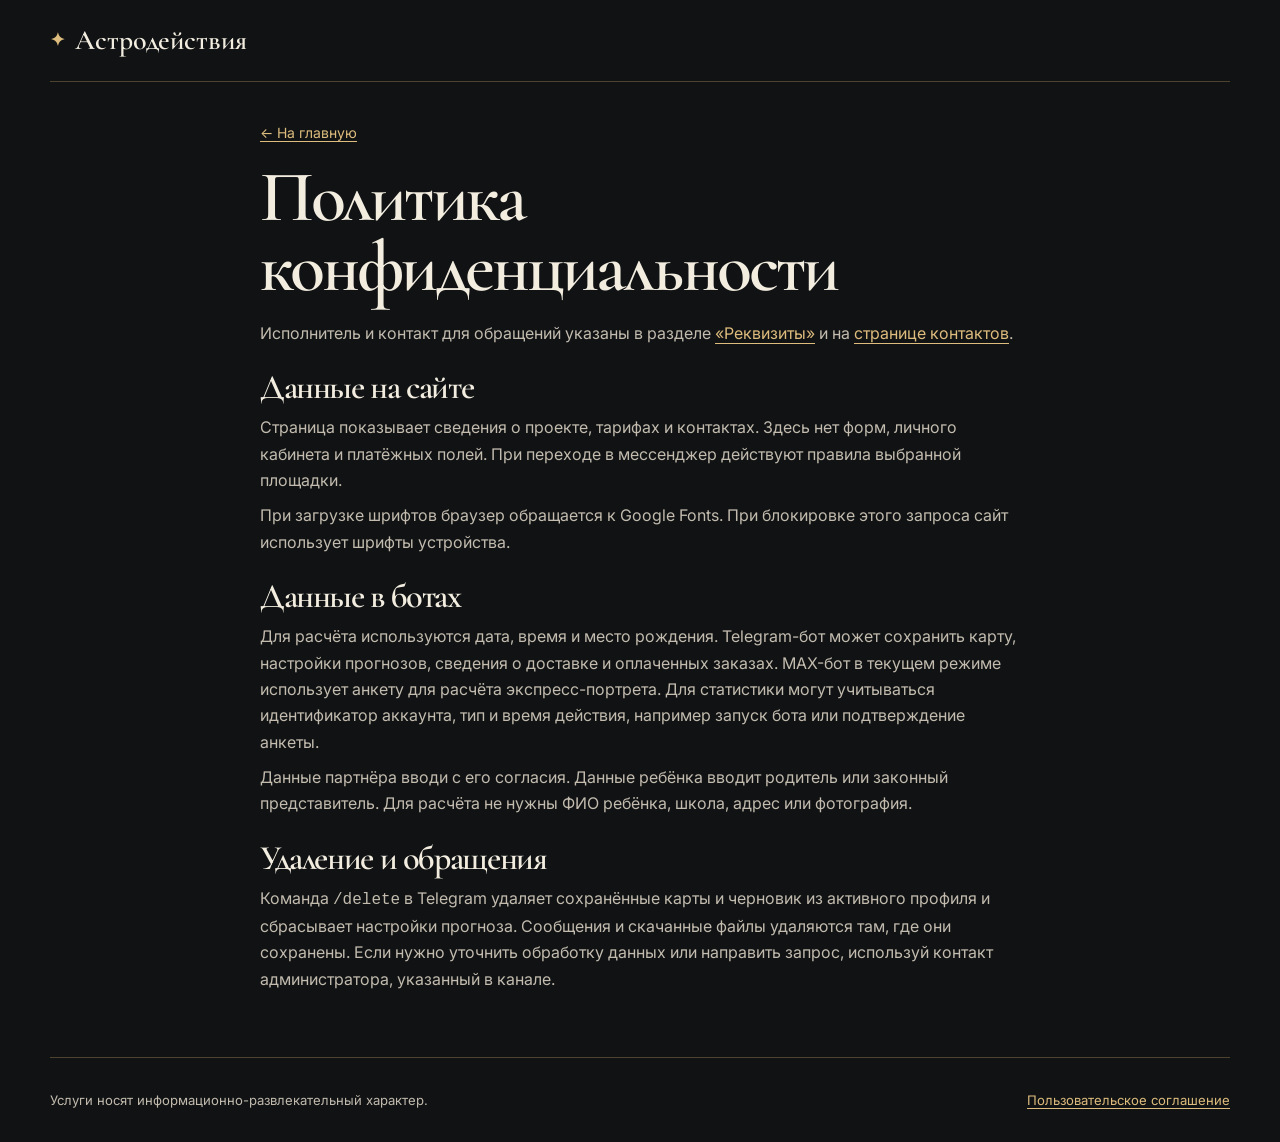
==== privacy.html @ f10ab74d "Add Astrodeystviya information site" ====
<!doctype html>
<html lang="ru">
<head>
  <meta charset="utf-8">
  <meta name="viewport" content="width=device-width, initial-scale=1">
  <meta name="theme-color" content="#101214">
  <title>Политика конфиденциальности · Астродействия</title>
  <link rel="stylesheet" href="style.css">
</head>
<body>
  <header class="header frame"><a class="brand" href="./"><span aria-hidden="true">✦</span> Астродействия</a></header>
  <main class="document frame">
    <a class="back" href="./">← На главную</a>
    <h1>Политика конфиденциальности</h1>
    <p>Исполнитель и контакт для обращений указаны в разделе <a href="./#provider">«Реквизиты»</a> и на <a href="./#contacts">странице контактов</a>.</p>
    <h2>Данные на сайте</h2>
    <p>Страница показывает сведения о проекте, тарифах и контактах. Здесь нет форм, личного кабинета и платёжных полей. При переходе в мессенджер действуют правила выбранной площадки.</p>
    <p>При загрузке шрифтов браузер обращается к Google Fonts. При блокировке этого запроса сайт использует шрифты устройства.</p>
    <h2>Данные в ботах</h2>
    <p>Для расчёта используются дата, время и место рождения. Telegram-бот может сохранить карту, настройки прогнозов, сведения о доставке и оплаченных заказах. MAX-бот в текущем режиме использует анкету для расчёта экспресс-портрета. Для статистики могут учитываться идентификатор аккаунта, тип и время действия, например запуск бота или подтверждение анкеты.</p>
    <p>Данные партнёра вводи с его согласия. Данные ребёнка вводит родитель или законный представитель. Для расчёта не нужны ФИО ребёнка, школа, адрес или фотография.</p>
    <h2>Удаление и обращения</h2>
    <p>Команда <code>/delete</code> в Telegram удаляет сохранённые карты и черновик из активного профиля и сбрасывает настройки прогноза. Сообщения и скачанные файлы удаляются там, где они сохранены. Если нужно уточнить обработку данных или направить запрос, используй контакт администратора, указанный в канале.</p>
  </main>
  <footer class="footer frame"><p>Услуги носят информационно-развлекательный характер.</p><a href="terms.html">Пользовательское соглашение</a></footer>
</body>
</html>
---- style.css ----
@import url("https://fonts.googleapis.com/css2?family=Cormorant+Garamond:ital,wght@0,500;0,600;1,500&family=Inter:wght@400;500;600;700&display=swap");

:root {
  color-scheme: dark;
  --bg: #101214;
  --panel: #17191b;
  --ink: #f3ede0;
  --muted: #c2bbae;
  --gold: #ddbc7d;
  --line: #4e4331;
  --serif: "Cormorant Garamond", Georgia, serif;
  --sans: Inter, system-ui, sans-serif;
}

* { box-sizing: border-box; }
html { scroll-behavior: smooth; }
body { margin: 0; background: var(--bg); color: var(--ink); font: 1rem/1.65 var(--sans); }
a { color: var(--gold); text-underline-offset: .22em; }
a:focus-visible { outline: 2px solid var(--gold); outline-offset: 5px; }
p, h1, h2, h3 { margin: 0; }
img { display: block; width: 100%; height: auto; }
.frame { width: min(1180px, 100% - 96px); margin-inline: auto; }
.skip { position: absolute; z-index: 2; top: 10px; left: 10px; padding: 10px; background: var(--panel); transform: translateY(-160%); }
.skip:focus { transform: none; }
.header, .footer { display: flex; align-items: center; justify-content: space-between; gap: 1.5rem; }
.header { min-height: 82px; border-bottom: 1px solid var(--line); }
.brand { display: inline-flex; align-items: center; gap: .6rem; color: var(--ink); font-family: var(--serif); font-weight: 600; font-size: 1.75rem; text-decoration: none; }
.brand span { color: var(--gold); font-size: 1.1rem; }
.header nav, .footer nav { display: flex; flex-wrap: wrap; gap: .65rem 1.7rem; }
.header nav a { text-decoration: none; color: var(--muted); font-size: .875rem; }
.header nav a:hover, .footer a:hover { color: var(--ink); }
.hero { min-height: 494px; display: grid; grid-template-columns: 1.2fr 1fr; align-items: center; gap: 2rem; padding: 3rem 0; }
.hero h1 { font: 500 clamp(3.6rem, 7.2vw, 7rem)/.86 var(--serif); letter-spacing: -.055em; }
.hero h1 em { color: var(--gold); font-weight: 500; }
.hero p { max-width: 35rem; color: var(--muted); margin: 1.65rem 0 1.5rem; }
.hero-art { justify-self: center; width: min(100%, 390px); aspect-ratio: 1; padding: 12px; border: 1px solid var(--line); border-radius: 50%; background: radial-gradient(circle, #2a211a, #101214 72%); }
.hero-art img { border-radius: 50%; }
.button { display: inline-flex; min-height: 46px; align-items: center; justify-content: space-between; gap: .65rem; padding: .55rem .9rem; border: 1px solid var(--line); color: var(--ink); font-size: .875rem; font-weight: 700; text-decoration: none; }
.button:hover { border-color: var(--gold); }
.button span { color: var(--gold); }
.button.primary { background: var(--gold); color: #17130d; border-color: var(--gold); padding-inline: 1rem; }
.button.primary span { color: inherit; margin-left: 1.3rem; }
.button.primary:hover { background: #ecd2a1; }
.section { border-top: 1px solid var(--line); padding: 2.5rem 0 3.15rem; scroll-margin-top: 1.5rem; }
.section-head { display: flex; justify-content: space-between; align-items: baseline; flex-wrap: wrap; gap: .4rem 1rem; margin-bottom: 1.35rem; }
h2 { font: 600 clamp(2.1rem, 4vw, 3.35rem)/1 var(--serif); letter-spacing: -.04em; }
.section-head p, .detail p { color: var(--muted); }
.offers { display: grid; grid-template-columns: repeat(3, minmax(0, 1fr)); gap: .8rem; }
.offer { display: flex; flex-direction: column; padding: 1.25rem; background: var(--panel); border: 1px solid var(--line); }
.format { color: var(--gold); font-size: .8rem; }
.offer h3 { font: 600 1.9rem/1.05 var(--serif); margin: .6rem 0 .65rem; }
.offer > p:not(.format) { color: var(--muted); font-size: .875rem; }
.price { margin-top: auto; padding-top: 1.25rem; }
.price strong { display: block; font: 600 2.5rem/1 var(--serif); color: var(--gold); }
.price strong span { font-size: .65em; }
.price small { display: block; color: var(--ink); margin: .32rem 0 .55rem; }
.offer .note { margin-top: .25rem; }
.details { display: grid; grid-template-columns: 1fr 1fr; gap: 2rem; }
.detail { scroll-margin-top: 1.5rem; }
.detail > p { margin: .7rem 0 1rem; }
dl { margin: 0; }
dl > div { display: grid; grid-template-columns: 5rem 1fr; padding: .45rem 0; border-bottom: 1px solid var(--line); }
dt { color: var(--muted); }
dd { margin: 0; font-weight: 700; overflow-wrap: anywhere; }
.links { display: grid; grid-template-columns: repeat(2, minmax(0, 1fr)); gap: .45rem; }
.placeholder { color: var(--muted); }
.placeholder:hover { border-color: var(--line); }
.placeholder small { font-weight: 400; font-size: .75rem; }
.footer { min-height: 86px; padding-block: 1rem; border-top: 1px solid var(--line); color: var(--muted); font-size: .82rem; }
.document { max-width: 760px; padding-block: 2.3rem 3.5rem; overflow-wrap: anywhere; }
.document h1 { font: 600 clamp(2.7rem, 6vw, 4.5rem)/.97 var(--serif); margin: 1.1rem 0; letter-spacing: -.04em; }
.document h2 { font-size: 2.15rem; margin: 1.5rem 0 .6rem; }
.document p { color: var(--muted); margin-bottom: .55rem; }
.back { font-size: .875rem; }

@media (max-width: 860px) {
  .frame { width: min(100% - 48px, 1180px); }
  .hero { min-height: auto; }
  .hero h1 { font-size: clamp(3rem, 8.3vw, 5.2rem); }
  .offer { padding: .9rem; }
  .links { grid-template-columns: 1fr; }
}
@media (max-width: 610px) {
  .frame { width: calc(100% - 36px); }
  .header, .footer { align-items: flex-start; flex-direction: column; gap: .45rem; }
  .header { min-height: auto; padding: .65rem 0 .8rem; }
  .header nav { gap: .8rem 1rem; }
  .hero { grid-template-columns: 1fr; padding: 2rem 0; gap: 1.5rem; }
  .hero h1 { font-size: clamp(2.7rem, 12vw, 4.5rem); }
  .hero-art { width: min(74%, 245px); }
  .hero p { margin: 1rem 0; }
  .offers, .details { grid-template-columns: 1fr; }
  .offer { padding: 1.05rem; }
  .links { grid-template-columns: 1fr 1fr; }
  .placeholder small { display: none; }
  .section { padding-block: 1.75rem 2.2rem; }
}
@media (prefers-reduced-motion: reduce) { html { scroll-behavior: auto; } }
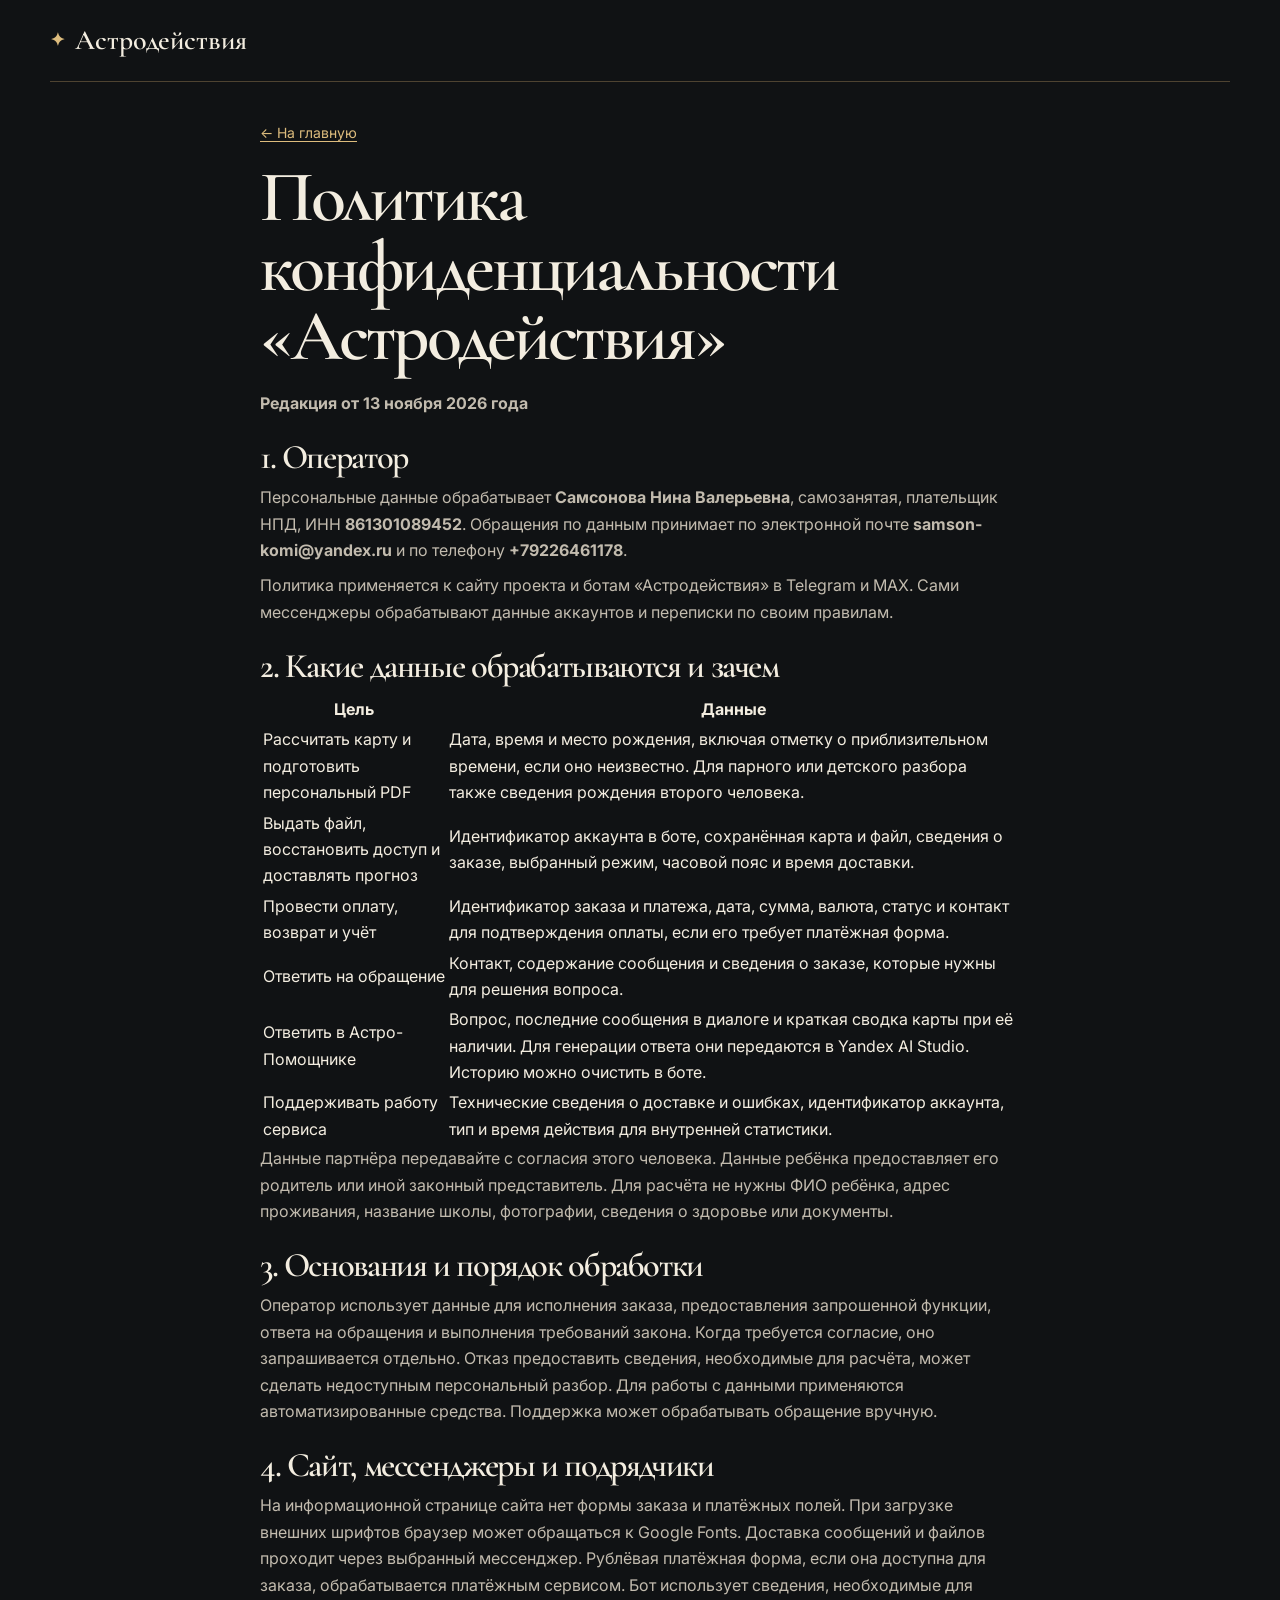
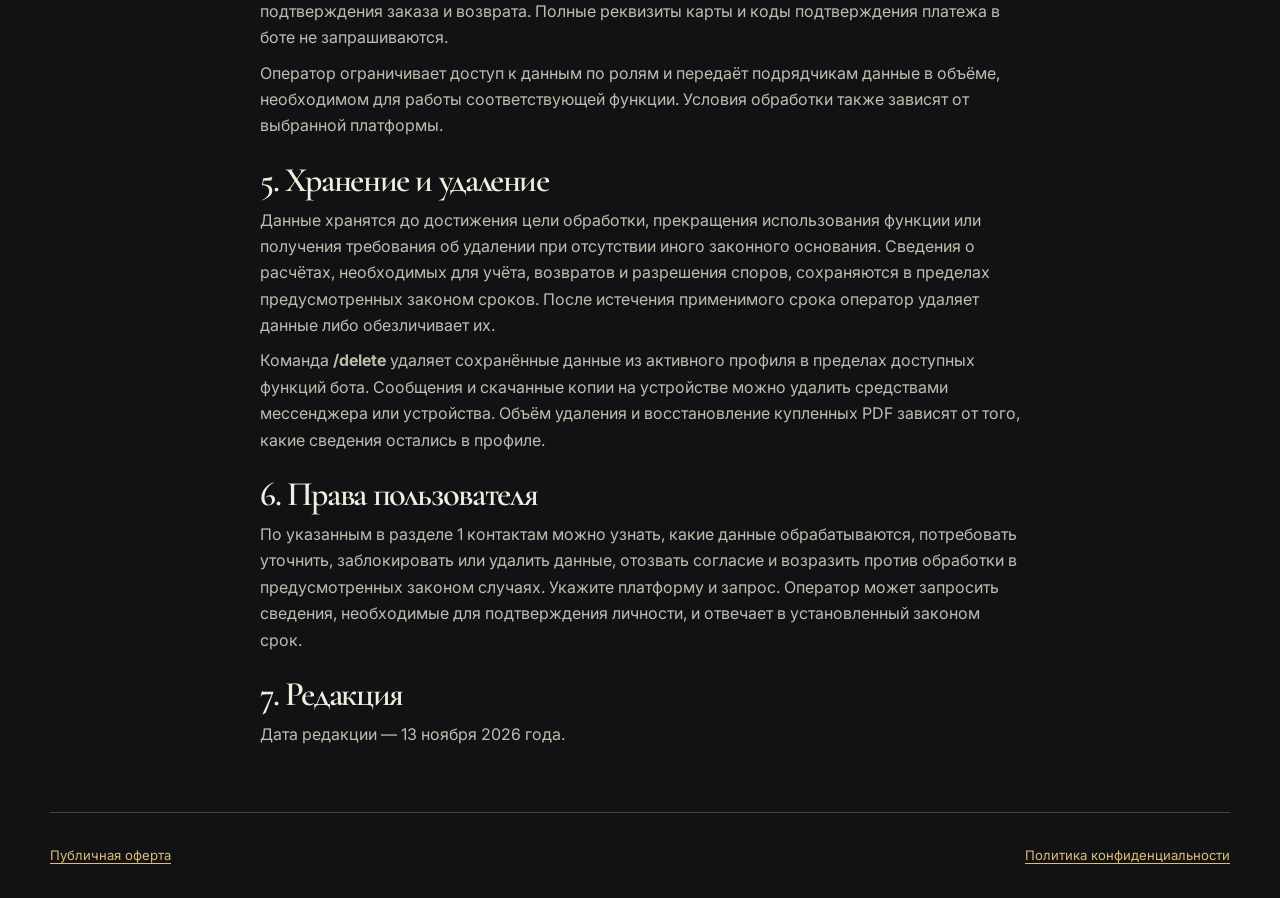
==== commit e88e934d: "Publish approved offer and privacy policy" ====
--- a/privacy.html
+++ b/privacy.html
@@ -4,24 +4,42 @@
   <meta charset="utf-8">
   <meta name="viewport" content="width=device-width, initial-scale=1">
   <meta name="theme-color" content="#101214">
-  <title>Политика конфиденциальности · Астродействия</title>
+  <title>Политика конфиденциальности «Астродействия»</title>
   <link rel="stylesheet" href="style.css">
 </head>
 <body>
   <header class="header frame"><a class="brand" href="./"><span aria-hidden="true">✦</span> Астродействия</a></header>
   <main class="document frame">
     <a class="back" href="./">← На главную</a>
-    <h1>Политика конфиденциальности</h1>
-    <p>Исполнитель и контакт для обращений указаны в разделе <a href="./#provider">«Реквизиты»</a> и на <a href="./#contacts">странице контактов</a>.</p>
-    <h2>Данные на сайте</h2>
-    <p>Страница показывает сведения о проекте, тарифах и контактах. Здесь нет форм, личного кабинета и платёжных полей. При переходе в мессенджер действуют правила выбранной площадки.</p>
-    <p>При загрузке шрифтов браузер обращается к Google Fonts. При блокировке этого запроса сайт использует шрифты устройства.</p>
-    <h2>Данные в ботах</h2>
-    <p>Для расчёта используются дата, время и место рождения. Telegram-бот может сохранить карту, настройки прогнозов, сведения о доставке и оплаченных заказах. MAX-бот в текущем режиме использует анкету для расчёта экспресс-портрета. Для статистики могут учитываться идентификатор аккаунта, тип и время действия, например запуск бота или подтверждение анкеты.</p>
-    <p>Данные партнёра вводи с его согласия. Данные ребёнка вводит родитель или законный представитель. Для расчёта не нужны ФИО ребёнка, школа, адрес или фотография.</p>
-    <h2>Удаление и обращения</h2>
-    <p>Команда <code>/delete</code> в Telegram удаляет сохранённые карты и черновик из активного профиля и сбрасывает настройки прогноза. Сообщения и скачанные файлы удаляются там, где они сохранены. Если нужно уточнить обработку данных или направить запрос, используй контакт администратора, указанный в канале.</p>
+    <h1>Политика конфиденциальности «Астродействия»</h1>
+    <p><strong>Редакция от 13 ноября 2026 года</strong></p>
+    <h2>1. Оператор</h2>
+    <p>Персональные данные обрабатывает <strong>Самсонова Нина Валерьевна</strong>, самозанятая, плательщик НПД, ИНН <strong>861301089452</strong>. Обращения по данным принимает по электронной почте <strong>samson-komi@yandex.ru</strong> и по телефону <strong>+79226461178</strong>.</p>
+    <p>Политика применяется к сайту проекта и ботам «Астродействия» в Telegram и MAX. Сами мессенджеры обрабатывают данные аккаунтов и переписки по своим правилам.</p>
+    <h2>2. Какие данные обрабатываются и зачем</h2>
+    <table>
+    <tr><th>Цель</th><th>Данные</th></tr>
+    <tr><td>Рассчитать карту и подготовить персональный PDF</td><td>Дата, время и место рождения, включая отметку о приблизительном времени, если оно неизвестно. Для парного или детского разбора также сведения рождения второго человека.</td></tr>
+    <tr><td>Выдать файл, восстановить доступ и доставлять прогноз</td><td>Идентификатор аккаунта в боте, сохранённая карта и файл, сведения о заказе, выбранный режим, часовой пояс и время доставки.</td></tr>
+    <tr><td>Провести оплату, возврат и учёт</td><td>Идентификатор заказа и платежа, дата, сумма, валюта, статус и контакт для подтверждения оплаты, если его требует платёжная форма.</td></tr>
+    <tr><td>Ответить на обращение</td><td>Контакт, содержание сообщения и сведения о заказе, которые нужны для решения вопроса.</td></tr>
+    <tr><td>Ответить в Астро-Помощнике</td><td>Вопрос, последние сообщения в диалоге и краткая сводка карты при её наличии. Для генерации ответа они передаются в Yandex AI Studio. Историю можно очистить в боте.</td></tr>
+    <tr><td>Поддерживать работу сервиса</td><td>Технические сведения о доставке и ошибках, идентификатор аккаунта, тип и время действия для внутренней статистики.</td></tr>
+    </table>
+    <p>Данные партнёра передавайте с согласия этого человека. Данные ребёнка предоставляет его родитель или иной законный представитель. Для расчёта не нужны ФИО ребёнка, адрес проживания, название школы, фотографии, сведения о здоровье или документы.</p>
+    <h2>3. Основания и порядок обработки</h2>
+    <p>Оператор использует данные для исполнения заказа, предоставления запрошенной функции, ответа на обращения и выполнения требований закона. Когда требуется согласие, оно запрашивается отдельно. Отказ предоставить сведения, необходимые для расчёта, может сделать недоступным персональный разбор. Для работы с данными применяются автоматизированные средства. Поддержка может обрабатывать обращение вручную.</p>
+    <h2>4. Сайт, мессенджеры и подрядчики</h2>
+    <p>На информационной странице сайта нет формы заказа и платёжных полей. При загрузке внешних шрифтов браузер может обращаться к Google Fonts. Доставка сообщений и файлов проходит через выбранный мессенджер. Рублёвая платёжная форма, если она доступна для заказа, обрабатывается платёжным сервисом. Бот использует сведения, необходимые для подтверждения заказа и возврата. Полные реквизиты карты и коды подтверждения платежа в боте не запрашиваются.</p>
+    <p>Оператор ограничивает доступ к данным по ролям и передаёт подрядчикам данные в объёме, необходимом для работы соответствующей функции. Условия обработки также зависят от выбранной платформы.</p>
+    <h2>5. Хранение и удаление</h2>
+    <p>Данные хранятся до достижения цели обработки, прекращения использования функции или получения требования об удалении при отсутствии иного законного основания. Сведения о расчётах, необходимых для учёта, возвратов и разрешения споров, сохраняются в пределах предусмотренных законом сроков. После истечения применимого срока оператор удаляет данные либо обезличивает их.</p>
+    <p>Команда <strong>/delete</strong> удаляет сохранённые данные из активного профиля в пределах доступных функций бота. Сообщения и скачанные копии на устройстве можно удалить средствами мессенджера или устройства. Объём удаления и восстановление купленных PDF зависят от того, какие сведения остались в профиле.</p>
+    <h2>6. Права пользователя</h2>
+    <p>По указанным в разделе 1 контактам можно узнать, какие данные обрабатываются, потребовать уточнить, заблокировать или удалить данные, отозвать согласие и возразить против обработки в предусмотренных законом случаях. Укажите платформу и запрос. Оператор может запросить сведения, необходимые для подтверждения личности, и отвечает в установленный законом срок.</p>
+    <h2>7. Редакция</h2>
+    <p>Дата редакции — 13 ноября 2026 года.</p>
   </main>
-  <footer class="footer frame"><p>Услуги носят информационно-развлекательный характер.</p><a href="terms.html">Пользовательское соглашение</a></footer>
+  <footer class="footer frame"><a href="offer.html">Публичная оферта</a><a href="privacy.html">Политика конфиденциальности</a></footer>
 </body>
 </html>
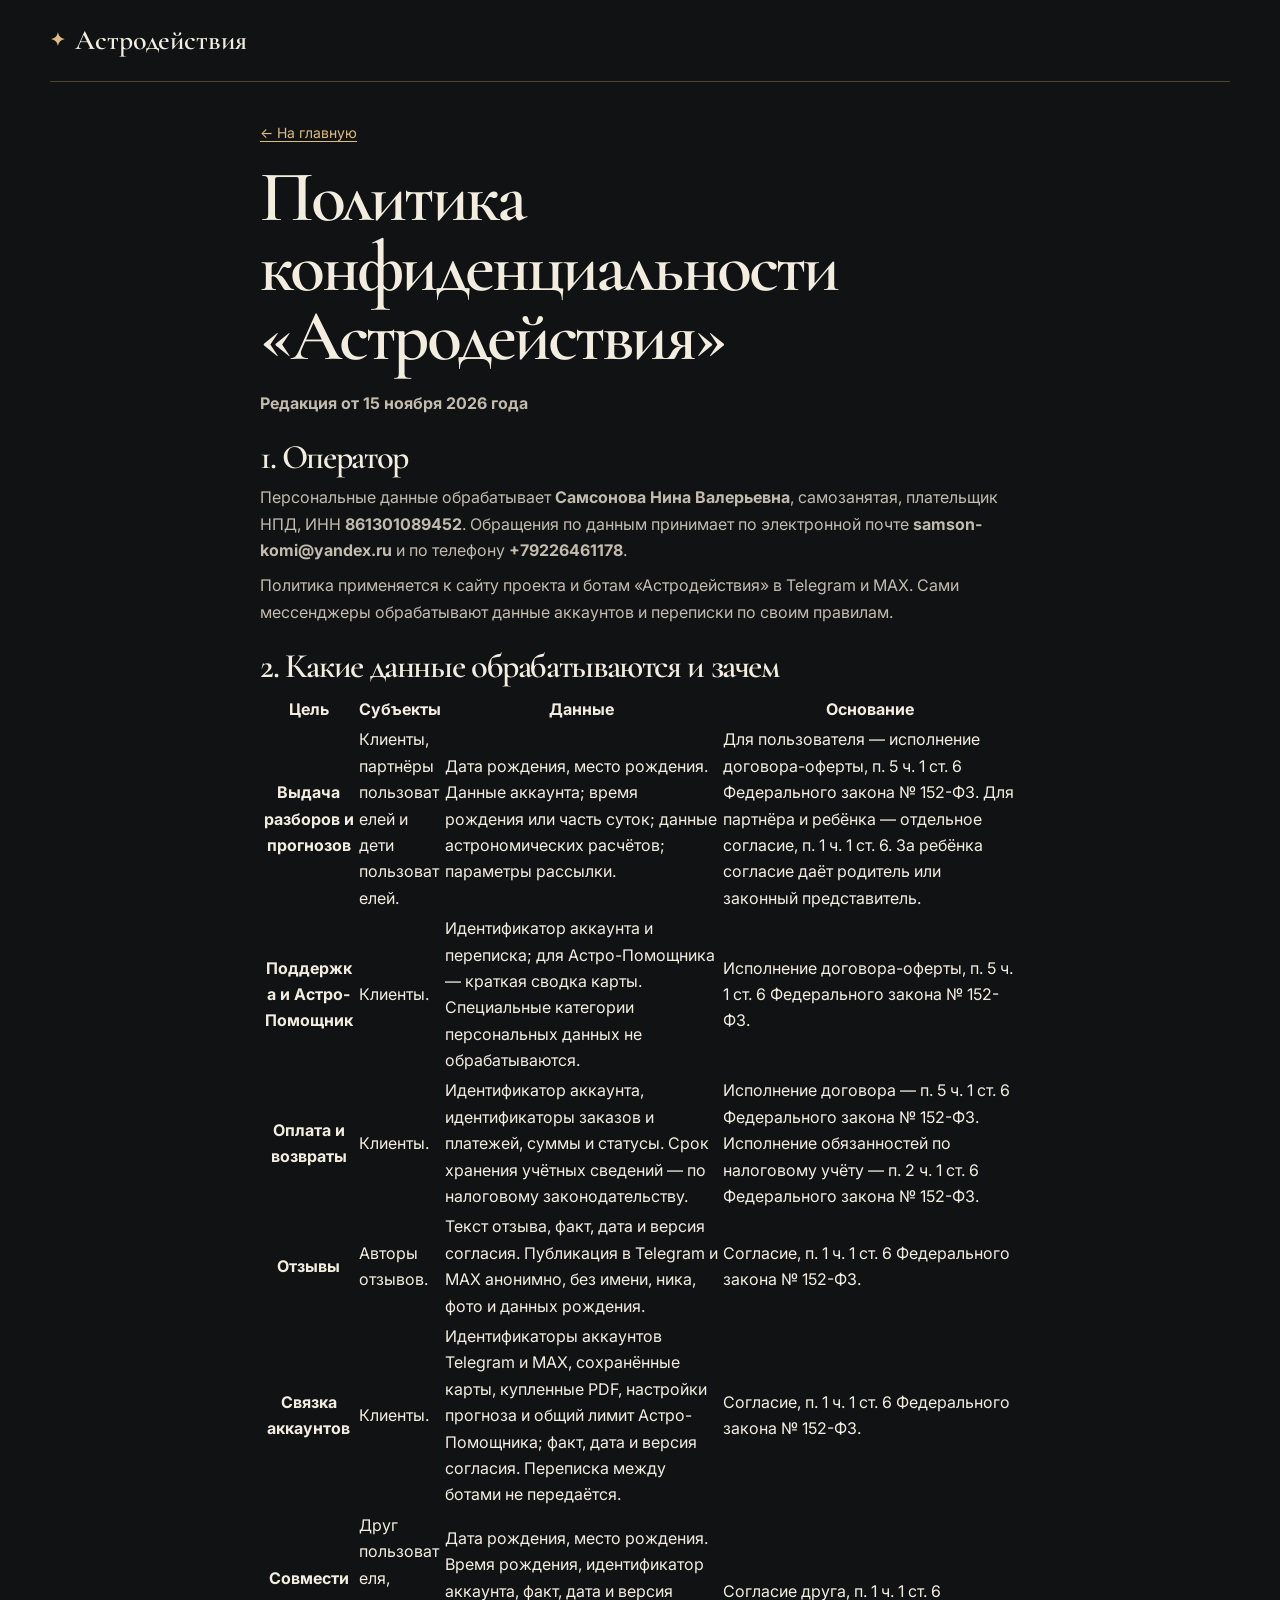
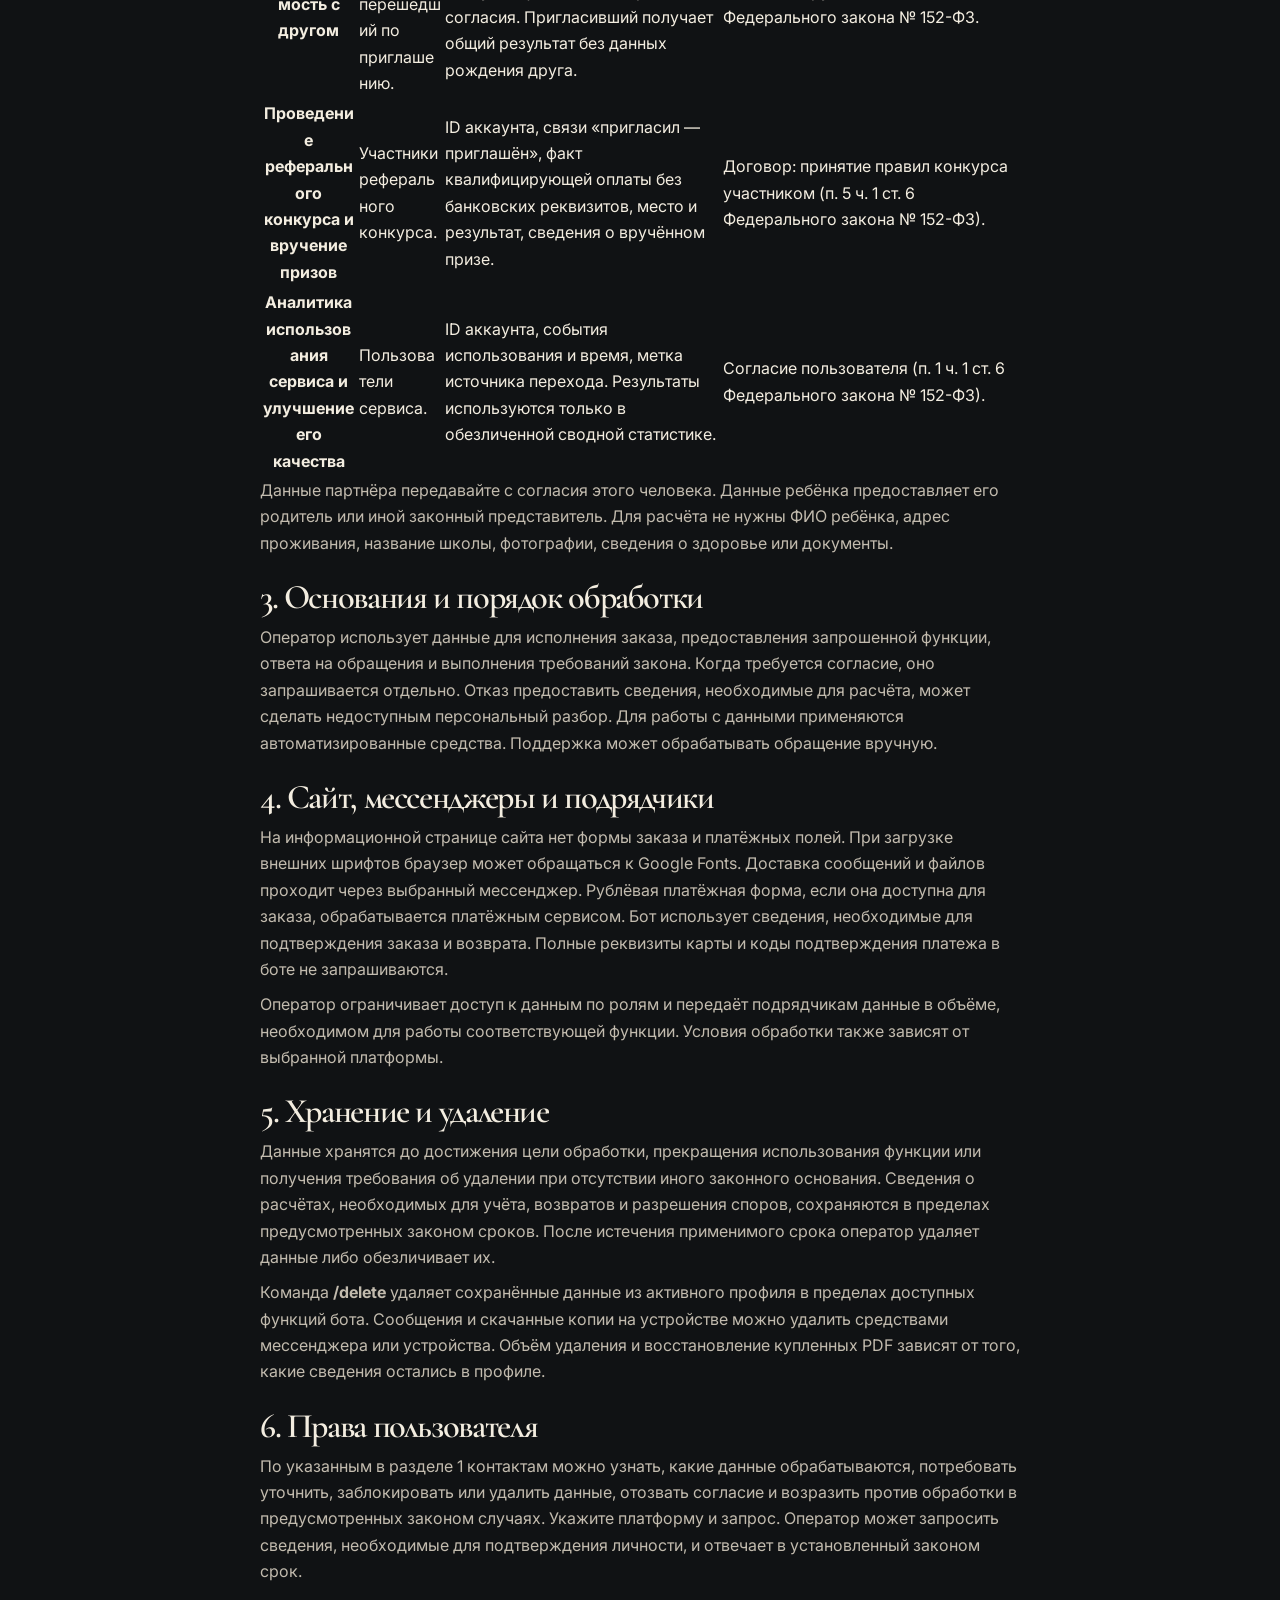
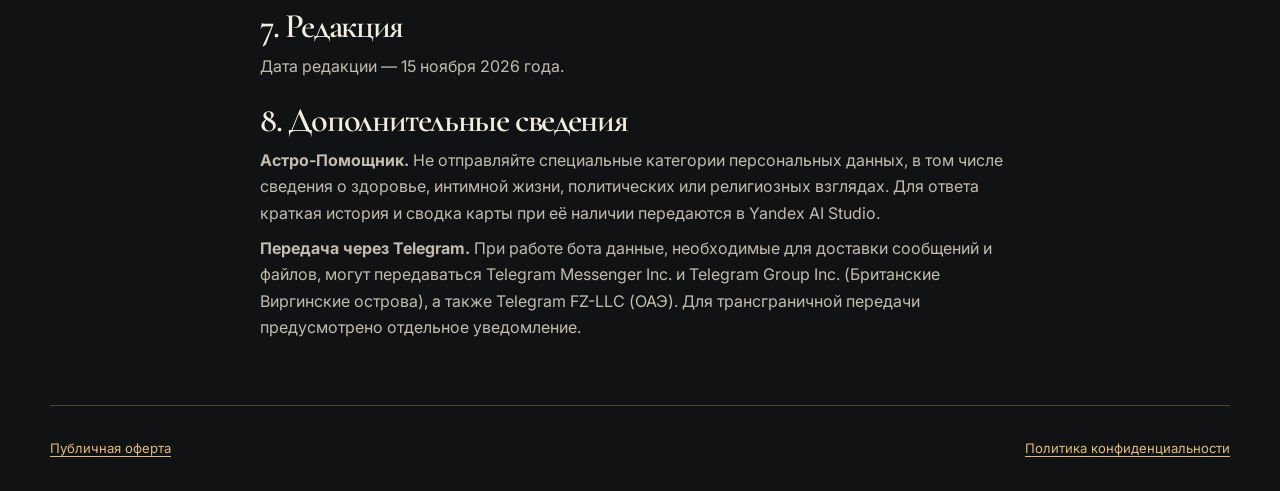
==== commit 99358377: "Publish exact approved policy; Yuri explicitly authorizes seller tax ID, phone and email in this rep" ====
--- a/privacy.html
+++ b/privacy.html
@@ -12,19 +12,23 @@
   <main class="document frame">
     <a class="back" href="./">← На главную</a>
     <h1>Политика конфиденциальности «Астродействия»</h1>
-    <p><strong>Редакция от 13 ноября 2026 года</strong></p>
+    <p><strong>Редакция от 15 ноября 2026 года</strong></p>
     <h2>1. Оператор</h2>
     <p>Персональные данные обрабатывает <strong>Самсонова Нина Валерьевна</strong>, самозанятая, плательщик НПД, ИНН <strong>861301089452</strong>. Обращения по данным принимает по электронной почте <strong>samson-komi@yandex.ru</strong> и по телефону <strong>+79226461178</strong>.</p>
     <p>Политика применяется к сайту проекта и ботам «Астродействия» в Telegram и MAX. Сами мессенджеры обрабатывают данные аккаунтов и переписки по своим правилам.</p>
     <h2>2. Какие данные обрабатываются и зачем</h2>
     <table>
-    <tr><th>Цель</th><th>Данные</th></tr>
-    <tr><td>Рассчитать карту и подготовить персональный PDF</td><td>Дата, время и место рождения, включая отметку о приблизительном времени, если оно неизвестно. Для парного или детского разбора также сведения рождения второго человека.</td></tr>
-    <tr><td>Выдать файл, восстановить доступ и доставлять прогноз</td><td>Идентификатор аккаунта в боте, сохранённая карта и файл, сведения о заказе, выбранный режим, часовой пояс и время доставки.</td></tr>
-    <tr><td>Провести оплату, возврат и учёт</td><td>Идентификатор заказа и платежа, дата, сумма, валюта, статус и контакт для подтверждения оплаты, если его требует платёжная форма.</td></tr>
-    <tr><td>Ответить на обращение</td><td>Контакт, содержание сообщения и сведения о заказе, которые нужны для решения вопроса.</td></tr>
-    <tr><td>Ответить в Астро-Помощнике</td><td>Вопрос, последние сообщения в диалоге и краткая сводка карты при её наличии. Для генерации ответа они передаются в Yandex AI Studio. Историю можно очистить в боте.</td></tr>
-    <tr><td>Поддерживать работу сервиса</td><td>Технические сведения о доставке и ошибках, идентификатор аккаунта, тип и время действия для внутренней статистики.</td></tr>
+      <thead><tr><th scope="col">Цель</th><th scope="col">Субъекты</th><th scope="col">Данные</th><th scope="col">Основание</th></tr></thead>
+      <tbody>
+        <tr><th scope="row">Выдача разборов и прогнозов</th><td>Клиенты, партнёры пользователей и дети пользователей.</td><td>Дата рождения, место рождения. Данные аккаунта; время рождения или часть суток; данные астрономических расчётов; параметры рассылки.</td><td>Для пользователя — исполнение договора-оферты, п. 5 ч. 1 ст. 6 Федерального закона № 152-ФЗ. Для партнёра и ребёнка — отдельное согласие, п. 1 ч. 1 ст. 6. За ребёнка согласие даёт родитель или законный представитель.</td></tr>
+        <tr><th scope="row">Поддержка и Астро-Помощник</th><td>Клиенты.</td><td>Идентификатор аккаунта и переписка; для Астро-Помощника — краткая сводка карты. Специальные категории персональных данных не обрабатываются.</td><td>Исполнение договора-оферты, п. 5 ч. 1 ст. 6 Федерального закона № 152-ФЗ.</td></tr>
+        <tr><th scope="row">Оплата и возвраты</th><td>Клиенты.</td><td>Идентификатор аккаунта, идентификаторы заказов и платежей, суммы и статусы. Срок хранения учётных сведений — по налоговому законодательству.</td><td>Исполнение договора — п. 5 ч. 1 ст. 6 Федерального закона № 152-ФЗ. Исполнение обязанностей по налоговому учёту — п. 2 ч. 1 ст. 6 Федерального закона № 152-ФЗ.</td></tr>
+        <tr><th scope="row">Отзывы</th><td>Авторы отзывов.</td><td>Текст отзыва, факт, дата и версия согласия. Публикация в Telegram и MAX анонимно, без имени, ника, фото и данных рождения.</td><td>Согласие, п. 1 ч. 1 ст. 6 Федерального закона № 152-ФЗ.</td></tr>
+        <tr><th scope="row">Связка аккаунтов</th><td>Клиенты.</td><td>Идентификаторы аккаунтов Telegram и MAX, сохранённые карты, купленные PDF, настройки прогноза и общий лимит Астро-Помощника; факт, дата и версия согласия. Переписка между ботами не передаётся.</td><td>Согласие, п. 1 ч. 1 ст. 6 Федерального закона № 152-ФЗ.</td></tr>
+        <tr><th scope="row">Совместимость с другом</th><td>Друг пользователя, перешедший по приглашению.</td><td>Дата рождения, место рождения. Время рождения, идентификатор аккаунта, факт, дата и версия согласия. Пригласивший получает общий результат без данных рождения друга.</td><td>Согласие друга, п. 1 ч. 1 ст. 6 Федерального закона № 152-ФЗ.</td></tr>
+        <tr><th scope="row">Проведение реферального конкурса и вручение призов</th><td>Участники реферального конкурса.</td><td>ID аккаунта, связи «пригласил — приглашён», факт квалифицирующей оплаты без банковских реквизитов, место и результат, сведения о вручённом призе.</td><td>Договор: принятие правил конкурса участником (п. 5 ч. 1 ст. 6 Федерального закона № 152-ФЗ).</td></tr>
+        <tr><th scope="row">Аналитика использования сервиса и улучшение его качества</th><td>Пользователи сервиса.</td><td>ID аккаунта, события использования и время, метка источника перехода. Результаты используются только в обезличенной сводной статистике.</td><td>Согласие пользователя (п. 1 ч. 1 ст. 6 Федерального закона № 152-ФЗ).</td></tr>
+      </tbody>
     </table>
     <p>Данные партнёра передавайте с согласия этого человека. Данные ребёнка предоставляет его родитель или иной законный представитель. Для расчёта не нужны ФИО ребёнка, адрес проживания, название школы, фотографии, сведения о здоровье или документы.</p>
     <h2>3. Основания и порядок обработки</h2>
@@ -38,7 +42,10 @@
     <h2>6. Права пользователя</h2>
     <p>По указанным в разделе 1 контактам можно узнать, какие данные обрабатываются, потребовать уточнить, заблокировать или удалить данные, отозвать согласие и возразить против обработки в предусмотренных законом случаях. Укажите платформу и запрос. Оператор может запросить сведения, необходимые для подтверждения личности, и отвечает в установленный законом срок.</p>
     <h2>7. Редакция</h2>
-    <p>Дата редакции — 13 ноября 2026 года.</p>
+    <p>Дата редакции — 15 ноября 2026 года.</p>
+    <h2>8. Дополнительные сведения</h2>
+    <p><strong>Астро-Помощник.</strong> Не отправляйте специальные категории персональных данных, в том числе сведения о здоровье, интимной жизни, политических или религиозных взглядах. Для ответа краткая история и сводка карты при её наличии передаются в Yandex AI Studio.</p>
+    <p><strong>Передача через Telegram.</strong> При работе бота данные, необходимые для доставки сообщений и файлов, могут передаваться Telegram Messenger Inc. и Telegram Group Inc. (Британские Виргинские острова), а также Telegram FZ-LLC (ОАЭ). Для трансграничной передачи предусмотрено отдельное уведомление.</p>
   </main>
   <footer class="footer frame"><a href="offer.html">Публичная оферта</a><a href="privacy.html">Политика конфиденциальности</a></footer>
 </body>
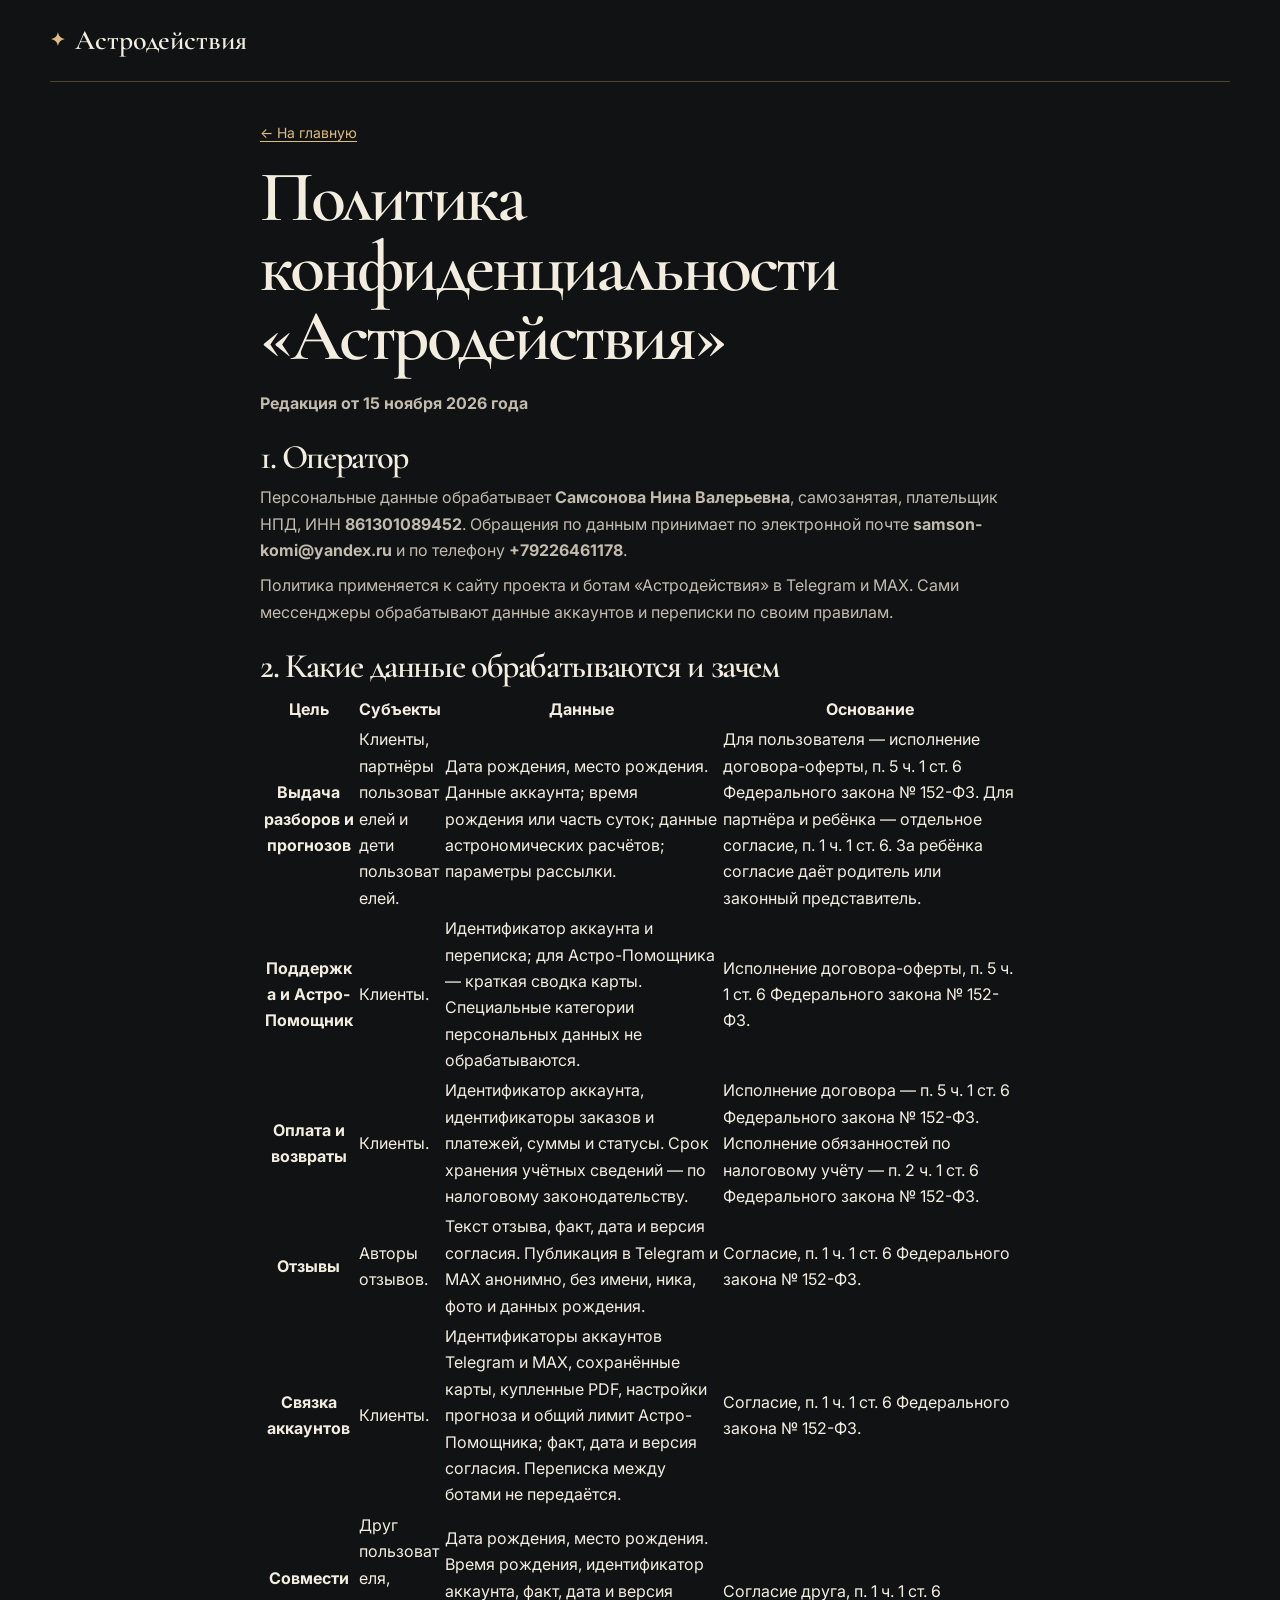
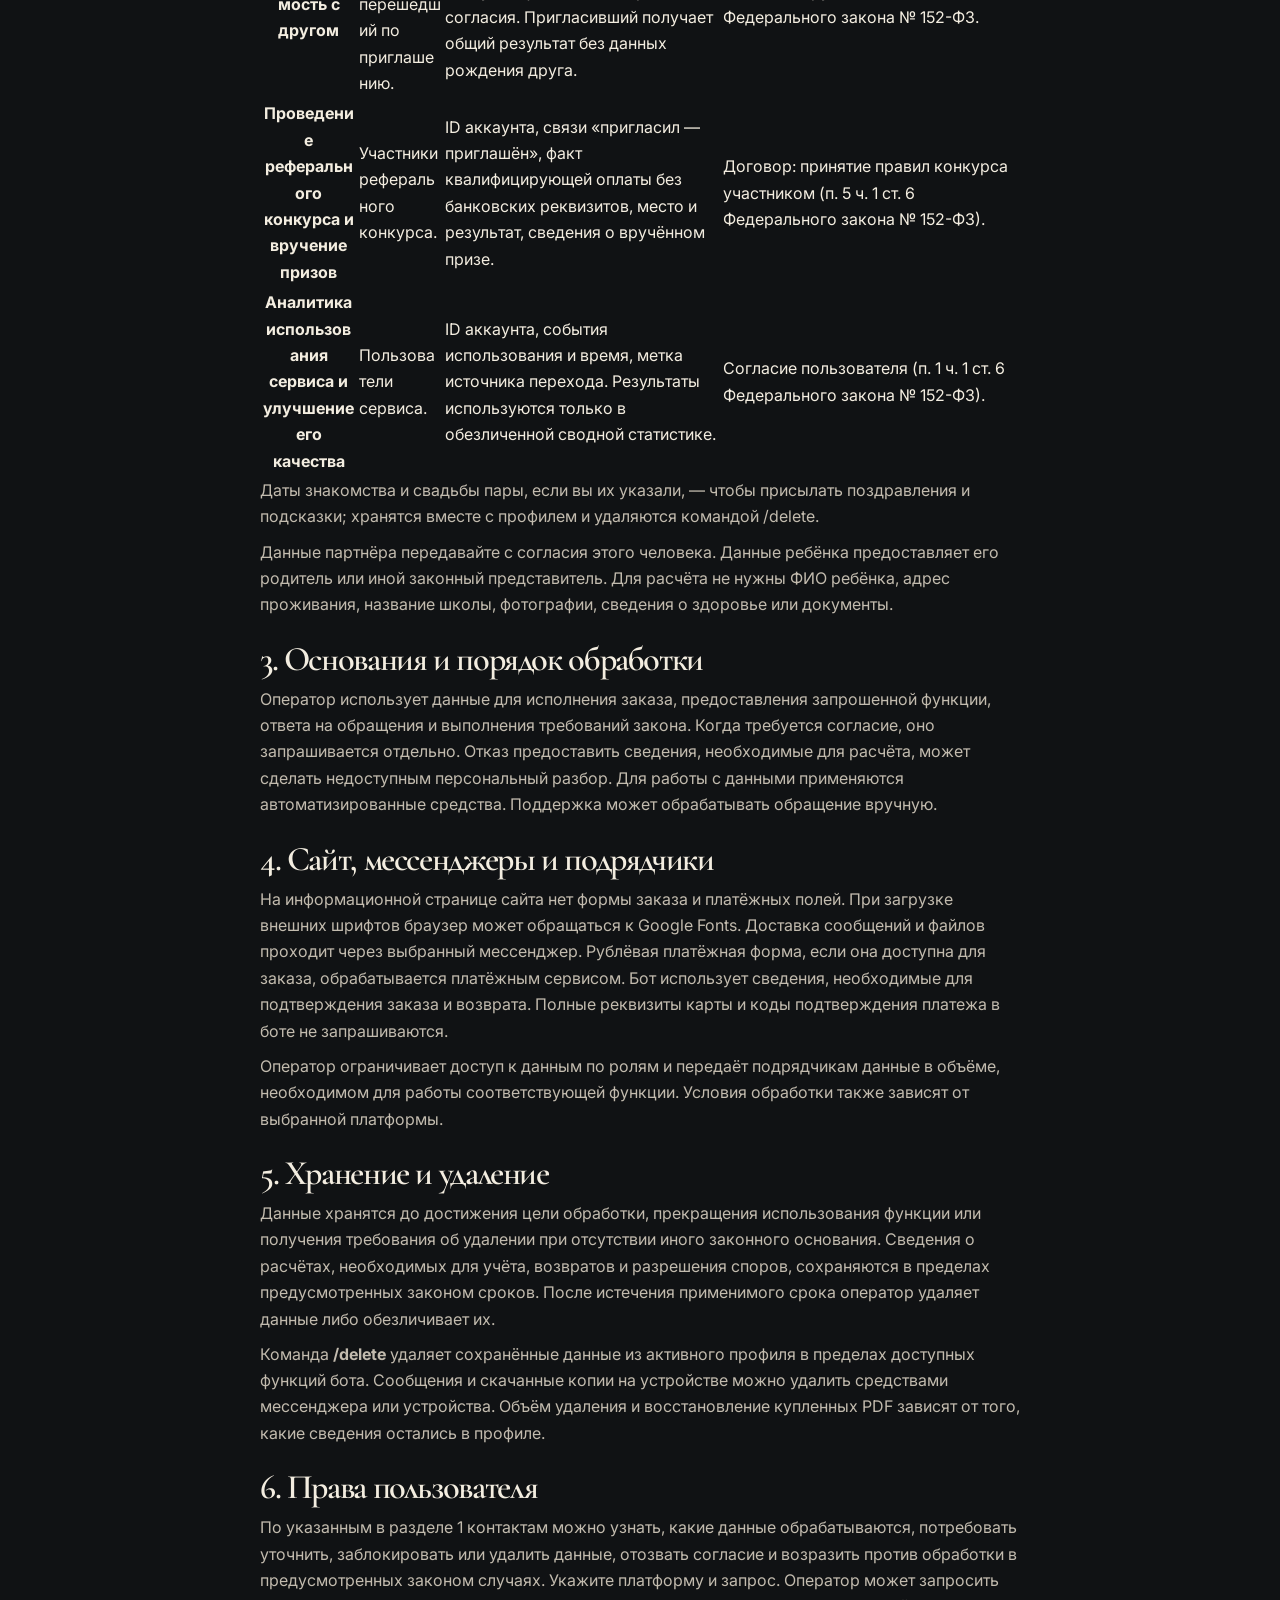
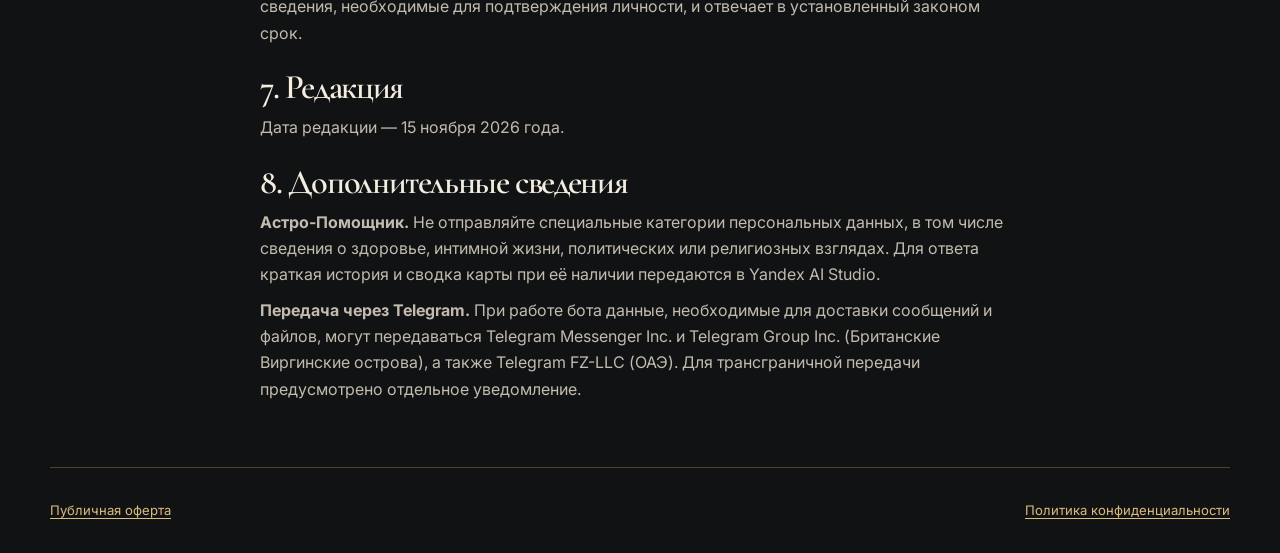
==== commit 5fa308cb: "Disclose optional couple dates in privacy policy" ====
--- a/privacy.html
+++ b/privacy.html
@@ -30,6 +30,7 @@
         <tr><th scope="row">Аналитика использования сервиса и улучшение его качества</th><td>Пользователи сервиса.</td><td>ID аккаунта, события использования и время, метка источника перехода. Результаты используются только в обезличенной сводной статистике.</td><td>Согласие пользователя (п. 1 ч. 1 ст. 6 Федерального закона № 152-ФЗ).</td></tr>
       </tbody>
     </table>
+    <p>Даты знакомства и свадьбы пары, если вы их указали, — чтобы присылать поздравления и подсказки; хранятся вместе с профилем и удаляются командой /delete.</p>
     <p>Данные партнёра передавайте с согласия этого человека. Данные ребёнка предоставляет его родитель или иной законный представитель. Для расчёта не нужны ФИО ребёнка, адрес проживания, название школы, фотографии, сведения о здоровье или документы.</p>
     <h2>3. Основания и порядок обработки</h2>
     <p>Оператор использует данные для исполнения заказа, предоставления запрошенной функции, ответа на обращения и выполнения требований закона. Когда требуется согласие, оно запрашивается отдельно. Отказ предоставить сведения, необходимые для расчёта, может сделать недоступным персональный разбор. Для работы с данными применяются автоматизированные средства. Поддержка может обрабатывать обращение вручную.</p>
